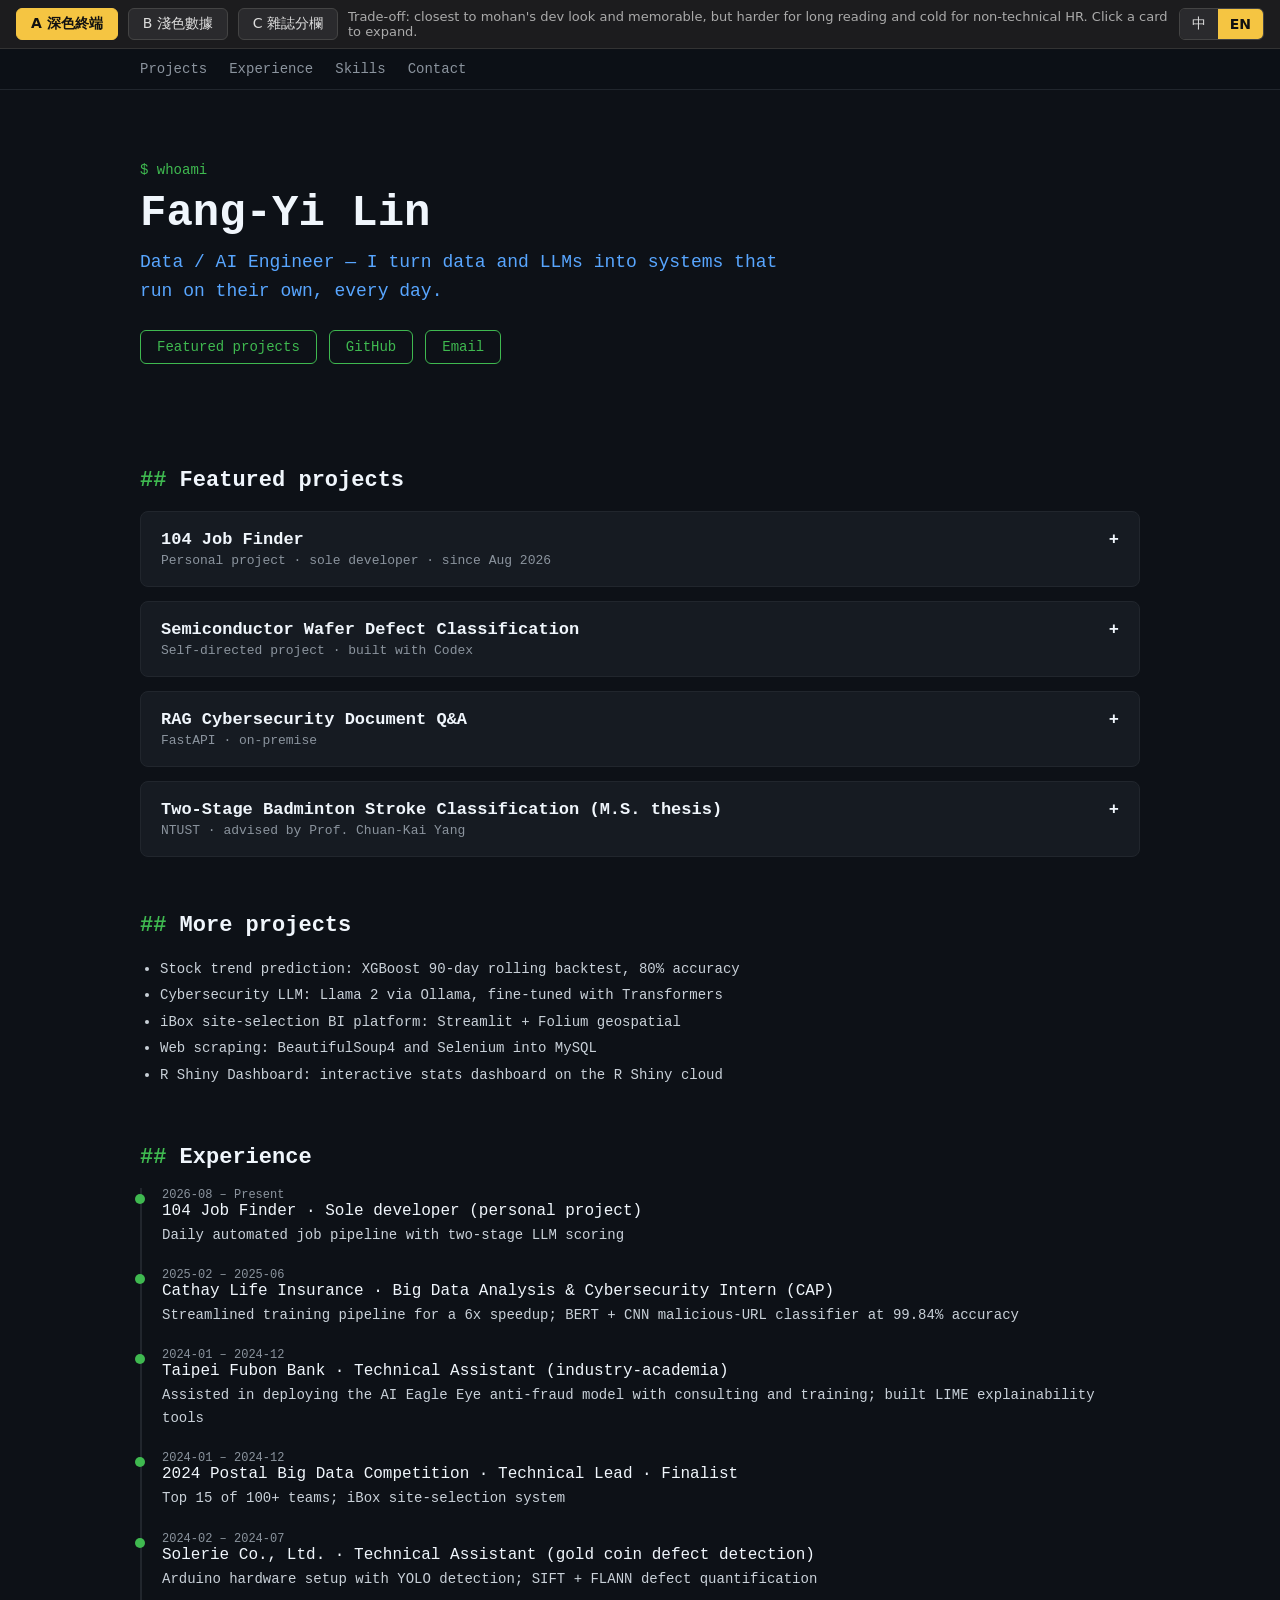
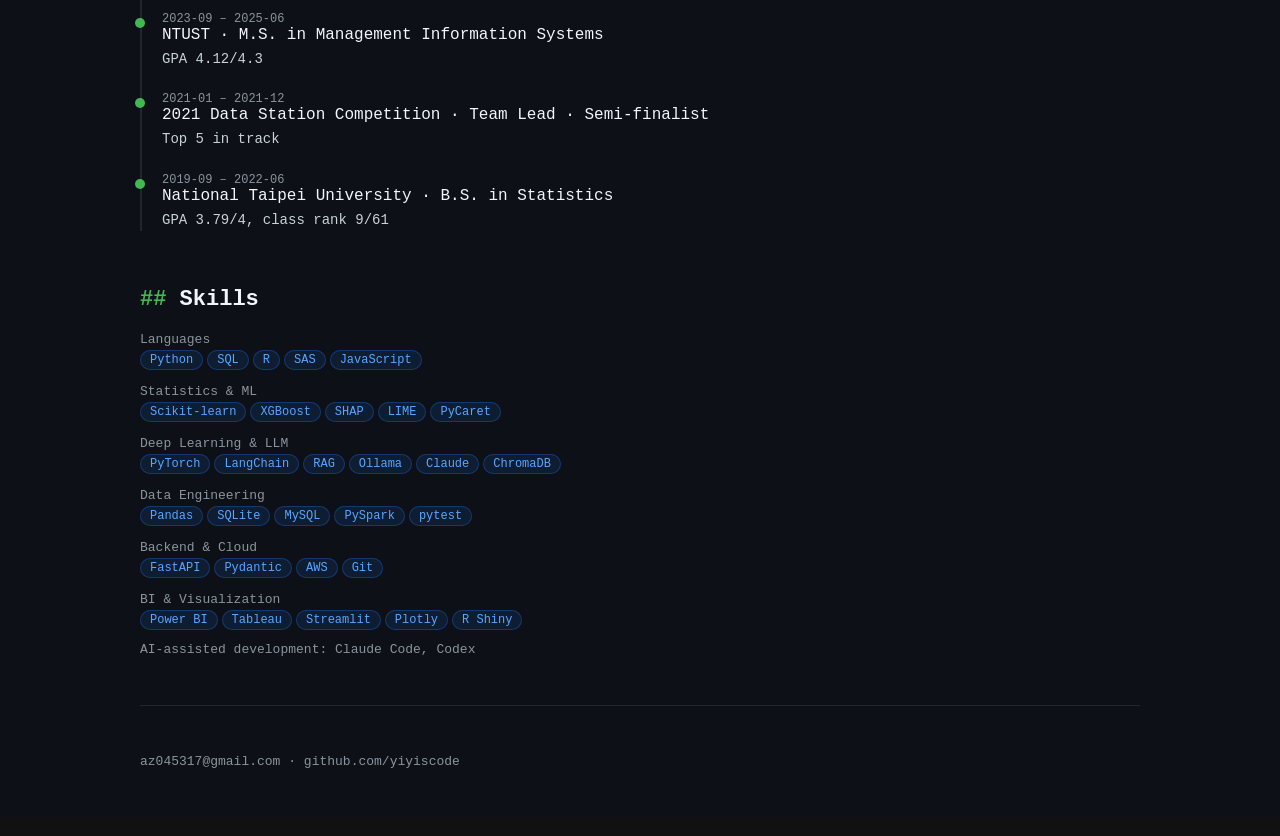
==== design-demos/2026-10-30-personal-site.html @ b0b03c76 "feat: personal portfolio site v1 (bilingual) and GitHub profile drafts - Static site (index.html, as" ====
<!doctype html>
<html lang="zh-Hant">
<head>
<meta charset="utf-8">
<meta name="viewport" content="width=device-width,initial-scale=1">
<title>個人網站方案選擇 Demo</title>
<style>
*{box-sizing:border-box;margin:0;padding:0}
html{scroll-behavior:smooth}
body{font-family:"Noto Sans TC","Microsoft JhengHei",system-ui,sans-serif;background:#111;color:#222}
#bar{position:sticky;top:0;z-index:100;background:#1c1c1e;color:#eee;display:flex;gap:10px;align-items:center;padding:8px 16px;flex-wrap:wrap;border-bottom:1px solid #333}
#bar .tab{border:1px solid #444;background:#2a2a2d;color:#ddd;padding:6px 14px;border-radius:6px;cursor:pointer;font:inherit;font-size:14px}
#bar .tab.on{background:#f5c542;color:#111;border-color:#f5c542;font-weight:700}
#bar .note{flex:1;font-size:13px;color:#aaa;min-width:240px}
#bar .lang{margin-left:auto;display:flex;border:1px solid #444;border-radius:6px;overflow:hidden}
#bar .lang button{border:0;background:#2a2a2d;color:#ddd;padding:6px 12px;cursor:pointer;font:inherit;font-size:14px}
#bar .lang button.on{background:#f5c542;color:#111;font-weight:700}
.wrap{max-width:1040px;margin:0 auto;padding:0 20px}
a{color:inherit}
.chip{display:inline-block;font-size:12px;padding:2px 9px;border-radius:99px;margin:2px 4px 2px 0}
.asof{font-size:11px;opacity:.65}

/* ===== A: dark terminal ===== */
.va{background:#0d1117;color:#c9d1d9;font-family:"JetBrains Mono","Cascadia Code",Consolas,"Microsoft JhengHei",monospace;min-height:100vh}
.va nav{position:sticky;top:46px;background:#0d1117ee;border-bottom:1px solid #21262d;padding:12px 0;z-index:5}
.va nav .wrap{display:flex;gap:22px;font-size:14px;flex-wrap:wrap}
.va nav a{text-decoration:none;color:#8b949e}.va nav a:hover{color:#3fb950}
.va .hero{padding:72px 0 48px}
.va .prompt{color:#3fb950;font-size:14px}
.va h1{font-size:44px;color:#f0f6fc;margin:10px 0}
.va .tag{font-size:18px;color:#58a6ff;max-width:640px;line-height:1.6}
.va .btns{margin-top:24px;display:flex;gap:12px;flex-wrap:wrap}
.va .btn{border:1px solid #3fb950;color:#3fb950;padding:8px 16px;border-radius:6px;text-decoration:none;font-size:14px}
.va .btn:hover{background:#3fb95022}
.va h2{color:#f0f6fc;font-size:22px;margin:56px 0 18px}.va h2::before{content:"## ";color:#3fb950}
.va .card{border:1px solid #21262d;background:#161b22;border-radius:8px;padding:18px 20px;margin-bottom:14px;cursor:pointer;transition:.15s}
.va .card:hover{border-color:#3fb950}
.va .card h3{color:#f0f6fc;font-size:17px;display:flex;justify-content:space-between;gap:10px}
.va .card .sub{color:#8b949e;font-size:13px;margin-top:4px}
.va .card .det{display:none;margin-top:14px;font-size:14px;line-height:1.7}
.va .card.open .det{display:block}
.va .card.open h3 span.pm{transform:rotate(45deg)}
.va .card ul{padding-left:18px}.va .card li{margin-bottom:6px}
.va .chip{background:#1f6feb22;color:#58a6ff;border:1px solid #1f6feb55}
.va .tl{border-left:2px solid #21262d;padding-left:20px}
.va .tl .it{position:relative;margin-bottom:22px}
.va .tl .it::before{content:"";position:absolute;left:-27px;top:6px;width:10px;height:10px;border-radius:50%;background:#3fb950}
.va .tl .d{font-size:12px;color:#8b949e}.va .tl .o{color:#f0f6fc;font-size:16px}.va .tl .b{font-size:14px;margin-top:4px;line-height:1.6}
.va footer{padding:48px 0;color:#8b949e;font-size:13px;border-top:1px solid #21262d;margin-top:48px}

/* ===== B: light analytics ===== */
.vb{background:#f6f8fb;color:#1b2430;font-family:"Noto Sans TC","Microsoft JhengHei",system-ui,sans-serif;min-height:100vh}
.vb nav{background:#fff;border-bottom:1px solid #e3e8ef;padding:14px 0;position:sticky;top:46px;z-index:5}
.vb nav .wrap{display:flex;gap:24px;font-size:14px;align-items:center;flex-wrap:wrap}
.vb nav b{margin-right:auto}.vb nav a{text-decoration:none;color:#5b6778}.vb nav a:hover{color:#0b6bcb}
.vb .hero{padding:64px 0 28px}
.vb h1{font-size:40px;letter-spacing:-.5px}
.vb .tag{font-size:18px;color:#5b6778;margin-top:10px;max-width:640px;line-height:1.6}
.vb .tiles{display:grid;grid-template-columns:repeat(auto-fit,minmax(200px,1fr));gap:14px;margin-top:30px}
.vb .tile{background:#fff;border:1px solid #e3e8ef;border-radius:12px;padding:16px 18px}
.vb .tile b{font-size:30px;color:#0b6bcb;display:block}.vb .tile span{font-size:13px;color:#5b6778}
.vb h2{font-size:24px;margin:52px 0 16px}
.vb .filters{display:flex;gap:8px;flex-wrap:wrap;margin-bottom:18px}
.vb .filters button{border:1px solid #cbd5e1;background:#fff;border-radius:99px;padding:6px 14px;cursor:pointer;font:inherit;font-size:13px;color:#334155}
.vb .filters button.on{background:#0b6bcb;color:#fff;border-color:#0b6bcb}
.vb .row{background:#fff;border:1px solid #e3e8ef;border-radius:12px;padding:16px 20px;margin-bottom:12px;display:grid;grid-template-columns:150px 1fr;gap:16px}
.vb .row .d{font-size:13px;color:#64748b}.vb .row .o{font-weight:700}.vb .row .r{color:#475569;font-size:14px}.vb .row .b{font-size:14px;margin-top:6px;line-height:1.6}
.vb .grid{display:grid;grid-template-columns:repeat(auto-fit,minmax(440px,1fr));gap:16px}
.vb .pc{background:#fff;border:1px solid #e3e8ef;border-radius:14px;padding:20px}
.vb .pc small{color:#0b6bcb;font-weight:700;letter-spacing:.5px;font-size:12px}
.vb .pc h3{font-size:19px;margin:4px 0}.vb .pc p{font-size:14px;color:#475569;line-height:1.6;margin-bottom:12px}
.vb .m{display:flex;gap:10px;flex-wrap:wrap;margin-bottom:12px}
.vb .m div{background:#eef5fd;border-radius:8px;padding:8px 12px;font-size:12px;color:#475569}.vb .m b{display:block;font-size:20px;color:#0b6bcb}
.vb .chip{background:#f1f5f9;color:#475569}
.vb .more{margin-top:14px;border:1px dashed #94a3b8;background:transparent;border-radius:10px;padding:10px 16px;cursor:pointer;font:inherit;color:#334155}
.vb .morelist{display:none;margin-top:12px}.vb .morelist.show{display:block}
.vb footer{padding:40px 0;color:#64748b;font-size:13px}
@media(max-width:560px){.vb .row{grid-template-columns:1fr}.vb .grid{grid-template-columns:1fr}}

/* ===== C: editorial split ===== */
.vc{background:#f3ede2;color:#2b2118;font-family:"Noto Serif TC","PMingLiU",Georgia,serif;min-height:100vh}
.vc .shell{display:grid;grid-template-columns:320px 1fr;max-width:1180px;margin:0 auto}
.vc aside{padding:56px 32px;position:sticky;top:46px;align-self:start;height:calc(100vh - 46px);border-right:1px solid #d8cdb8}
.vc aside h1{font-size:34px;line-height:1.2}
.vc aside .tag{margin:16px 0;line-height:1.7;color:#5c4a38;font-size:15px}
.vc aside a{display:block;margin:6px 0;color:#9a3b1b;font-size:14px}
.vc aside .loc{font-size:12px;color:#8a7a66;margin-top:24px;font-family:system-ui,sans-serif}
.vc main{padding:56px 40px}
.vc h2{font-size:13px;letter-spacing:3px;text-transform:uppercase;color:#9a3b1b;margin:0 0 16px;font-family:system-ui,sans-serif}
.vc .split{display:grid;grid-template-columns:240px 1fr;border:1px solid #d8cdb8;background:#faf6ee;margin-bottom:56px;min-height:360px}
.vc .list button{display:block;width:100%;text-align:left;border:0;border-bottom:1px solid #d8cdb8;background:transparent;padding:14px 16px;cursor:pointer;font:inherit;font-size:14px;color:#2b2118}
.vc .list button.on{background:#2b2118;color:#faf6ee}
.vc .detail{padding:24px 28px}
.vc .detail h3{font-size:24px;margin-bottom:6px}.vc .detail .sub{color:#7a6a58;font-size:13px;font-family:system-ui,sans-serif}
.vc .detail ul{margin:16px 0 0 18px;line-height:1.8;font-size:15px}
.vc .big{display:flex;gap:28px;margin-top:20px;flex-wrap:wrap}
.vc .big b{font-size:34px;color:#9a3b1b;display:block;line-height:1}.vc .big span{font-size:12px;color:#7a6a58;font-family:system-ui,sans-serif}
.vc .chip{background:#efe5d2;color:#5c4a38;font-family:system-ui,sans-serif}
.vc .bento{display:grid;grid-template-columns:repeat(3,1fr);gap:12px;margin-bottom:56px}
.vc .bento div{background:#faf6ee;border:1px solid #d8cdb8;padding:16px}
.vc .bento h4{font-size:12px;letter-spacing:2px;color:#9a3b1b;margin-bottom:8px;font-family:system-ui,sans-serif}
.vc .bento p{font-size:13px;line-height:1.8;font-family:system-ui,sans-serif}
.vc .yr{display:grid;grid-template-columns:110px 1fr;gap:12px;padding:12px 0;border-top:1px solid #d8cdb8;font-size:15px}
.vc .yr .d{font-family:system-ui,sans-serif;font-size:12px;color:#7a6a58;padding-top:3px}.vc .yr small{display:block;color:#7a6a58;font-family:system-ui,sans-serif;font-size:13px}
@media(max-width:820px){.vc .shell{grid-template-columns:1fr}.vc aside{position:static;height:auto;border-right:0}.vc .split{grid-template-columns:1fr}.vc .bento{grid-template-columns:1fr}.vc main{padding:24px 20px}}
</style>
</head>
<body>
<div id="bar">
  <button class="tab" data-v="A">A 深色終端</button>
  <button class="tab" data-v="B">B 淺色數據</button>
  <button class="tab" data-v="C">C 雜誌分欄</button>
  <div class="note" id="note"></div>
  <div class="lang"><button data-l="zh">中</button><button data-l="en">EN</button></div>
</div>
<div id="stage"></div>

<script>
const D = {
  name:{zh:"林芳義",en:"Fang-Yi Lin"},
  email:"az045317@gmail.com", gh:"github.com/yiyiscode",
  role:{zh:"資料／AI 工程師",en:"Data / AI Engineer"},
  tag:{zh:"把資料與 LLM 串成每天自動執行的系統。",en:"I turn data and LLMs into systems that run on their own, every day."},
  ui:{
    nav:{zh:["作品","經歷","技能","聯絡"],en:["Projects","Experience","Skills","Contact"]},
    projects:{zh:"精選作品",en:"Featured projects"},
    more:{zh:"更多專案",en:"More projects"},
    exp:{zh:"經歷",en:"Experience"},
    skills:{zh:"技能",en:"Skills"},
    contact:{zh:"聯絡",en:"Contact"},
    now:{zh:"至今",en:"Present"},
    asof:{zh:"截至 2026-10-15",en:"as of 2026-10-15"},
    github:{zh:"GitHub 原始碼",en:"Source on GitHub"},
    soon:{zh:"連結待補",en:"Link coming soon"},
    filt:{zh:["全部","工作","學歷","專案","獎項"],en:["All","Work","Education","Projects","Awards"]}
  },
  projects:[
   {id:"jf",link:"github.com/yiyiscode/104-job-finder",
    title:{zh:"104 職缺日報",en:"104 Job Finder"},
    sub:{zh:"個人專案・獨立開發・2026/08 起",en:"Personal project · sole developer · since Aug 2026"},
    metrics:[{v:"2,433",l:{zh:"不重複職缺（1,385 家公司）",en:"unique postings (1,385 companies)"},asof:1},{v:"~1h→4m",l:{zh:"每日人工篩選 → 全自動",en:"daily manual screening → automated"}},{v:"668",l:{zh:"離線自動化測試",en:"offline tests"},asof:1}],
    bullets:[
     {zh:"獨立開發每日 08:00 排程的職缺資料管線：擷取 → 去重 → 規則層過濾 → 兩階段 LLM 評分 → Telegram 推播",en:"Built a daily 08:00 pipeline: fetch → dedupe → rule filter → two-stage LLM scoring → Telegram push"},
     {zh:"先量測再定門檻：同資料重跑深評雜訊約 ±8 分，將絕對門檻改為當日排名前 N 名並保留低標",en:"Measured before setting thresholds: ±8 re-scoring noise led to a daily top-N cut-off with a floor"},
     {zh:"風險護欄：每次請求硬上限 40、遇封鎖訊號即熔斷，絕不登入帳號",en:"Guardrails: hard cap of 40 requests per run, circuit breaker on block signals, never logs in"},
     {zh:"以 Claude Code 協作開發：111 個 commit 中 104 個由 AI 共同撰寫",en:"Built with Claude Code as a pair programmer: 104 of 111 commits co-authored with AI"}],
    tech:["Python","SQLite","httpx","Pydantic","LLM API","Claude","Streamlit","Telegram Bot","pytest"]},
   {id:"wf",link:null,
    title:{zh:"半導體晶圓缺陷分類",en:"Semiconductor Wafer Defect Classification"},
    sub:{zh:"自學專案・以 Codex 協作開發",en:"Self-directed project · built with Codex"},
    metrics:[{v:"0.14%",l:{zh:"缺陷樣本比例（5,000 筆）",en:"defect rate (5,000 records)"}},{v:"100%→0%",l:{zh:"Holdout 漏判率 FNR",en:"holdout FNR"}},{v:"0.90",l:{zh:"20 次切分平均 Recall",en:"mean Recall, 20 splits"}}],
    bullets:[
     {zh:"處理 5,000 筆製程資料與 0.14% 極度不平衡樣本，以降低漏判為主要目標",en:"Modeled 5,000 records with 0.14% defect labels, optimizing to minimize missed detections"},
     {zh:"評估指標由 Accuracy 轉向 Recall、FNR、F4 與 Average Precision",en:"Shifted evaluation from accuracy to Recall, FNR, F4 and Average Precision"},
     {zh:"以 SHAP 辨識關鍵製程因子，並建置 BI Dashboard",en:"Identified key process factors with SHAP and built a BI dashboard"}],
    tech:["Gradient Boosting","AutoML","SHAP","Scikit-learn","BI Dashboard"]},
   {id:"rag",link:null,
    title:{zh:"RAG 資安文件問答系統",en:"RAG Cybersecurity Document Q&A"},
    sub:{zh:"FastAPI・地端部署",en:"FastAPI · on-premise"},
    metrics:[],
    bullets:[
     {zh:"以 FastAPI 建置地端 RAG 系統，串接文件上傳、chunking、retrieval 與 grounded answer generation",en:"Built an on-premise RAG system with FastAPI: upload, chunking, retrieval, grounded answers"},
     {zh:"防幻覺機制：僅依檢索片段回答，證據不足時回覆無法判斷，並附 file name、page、chunk id 引用",en:"Anti-hallucination: answers only from retrieved chunks, declines if evidence is thin, cites file, page, chunk id"},
     {zh:"實作 SOC-style Web UI，含 retrieved evidence panel 與 citations",en:"SOC-style web UI with a retrieved-evidence panel and citations"}],
    tech:["FastAPI","LangChain","ChromaDB","PyMuPDF","Pydantic"]},
   {id:"th",link:null,
    title:{zh:"兩階段羽球擊球動作分類（碩士論文）",en:"Two-Stage Badminton Stroke Classification (M.S. thesis)"},
    sub:{zh:"臺科大・楊傳凱教授指導",en:"NTUST · advised by Prof. Chuan-Kai Yang"},
    metrics:[{v:"89.70%",l:{zh:"第一階段準確率",en:"stage-1 accuracy"}},{v:"79.23%",l:{zh:"整體準確率",en:"overall accuracy"}},{v:"+12.05%",l:{zh:"較基準方法（10 組隨機種子）",en:"vs baseline (10 seeds)"}}],
    bullets:[
     {zh:"設計兩階段架構：先辨識正手／反手，再辨識細部擊球動作",en:"Two-stage design: forehand/backhand first, then stroke type"},
     {zh:"以 AlphaPose 擷取骨架關鍵點並融合擊球軌跡",en:"Fused AlphaPose keypoints with shuttle trajectories"}],
    tech:["PyTorch","LSTM","AlphaPose","TrackNetV3"]}
  ],
  more:[
   {zh:"股價趨勢預測模型：XGBoost 90 天移動回測，準確率 80%",en:"Stock trend prediction: XGBoost 90-day rolling backtest, 80% accuracy"},
   {zh:"大型語言模型與資訊安全：透過 Ollama 部署 Llama 2，並以 Transformers 微調",en:"Cybersecurity LLM: Llama 2 via Ollama, fine-tuned with Transformers"},
   {zh:"i郵箱智慧設置點位 BI 平台：Streamlit + Folium 地理視覺化",en:"iBox site-selection BI platform: Streamlit + Folium geospatial"},
   {zh:"網路爬蟲：BeautifulSoup4 與 Selenium，資料存入 MySQL",en:"Web scraping: BeautifulSoup4 and Selenium into MySQL"},
   {zh:"R Shiny Dashboard：互動統計儀表板，部署至 R Shiny 雲端",en:"R Shiny Dashboard: interactive stats dashboard on the R Shiny cloud"}
  ],
  tl:[
   {k:"proj",d:["2026-08",null],o:{zh:"104 職缺日報",en:"104 Job Finder"},r:{zh:"獨立開發（個人專案）",en:"Sole developer (personal project)"},b:{zh:"每日自動化職缺管線，兩階段 LLM 評分",en:"Daily automated job pipeline with two-stage LLM scoring"}},
   {k:"work",d:["2025-02","2025-06"],o:{zh:"國泰人壽",en:"Cathay Life Insurance"},r:{zh:"資安大數據分析實習生（CAP 計畫）",en:"Big Data Analysis & Cybersecurity Intern (CAP)"},b:{zh:"重構訓練流程，效率提升 6 倍；BERT + CNN 惡意網址分類，準確率 99.84%",en:"Streamlined training pipeline for a 6x speedup; BERT + CNN malicious-URL classifier at 99.84% accuracy"}},
   {k:"work",d:["2024-01","2024-12"],o:{zh:"臺北富邦銀行",en:"Taipei Fubon Bank"},r:{zh:"技術助理（產學合作案）",en:"Technical Assistant (industry-academia)"},b:{zh:"協助 AI 鷹眼識詐模型佈署、技術諮詢與教育訓練；以 LIME 開發模型解釋工具",en:"Assisted in deploying the AI Eagle Eye anti-fraud model with consulting and training; built LIME explainability tools"}},
   {k:"award",d:["2024-01","2024-12"],o:{zh:"2024 郵政大數據競賽",en:"2024 Postal Big Data Competition"},r:{zh:"技術領導・佳作",en:"Technical Lead · Finalist"},b:{zh:"100+ 隊伍中前 15 名；i郵箱選址系統",en:"Top 15 of 100+ teams; iBox site-selection system"}},
   {k:"work",d:["2024-02","2024-07"],o:{zh:"Solerie",en:"Solerie Co., Ltd."},r:{zh:"技術助理（AI 金幣瑕疵檢測）",en:"Technical Assistant (gold coin defect detection)"},b:{zh:"Arduino 介接硬體，整合 YOLO 偵測；SIFT + FLANN 量化瑕疵",en:"Arduino hardware setup with YOLO detection; SIFT + FLANN defect quantification"}},
   {k:"edu",d:["2023-09","2025-06"],o:{zh:"國立臺灣科技大學",en:"NTUST"},r:{zh:"資訊管理系碩士",en:"M.S. in Management Information Systems"},b:{zh:"GPA 4.12/4.3",en:"GPA 4.12/4.3"}},
   {k:"award",d:["2021-01","2021-12"],o:{zh:"2021 Data Station 企業數據競賽",en:"2021 Data Station Competition"},r:{zh:"組長・複賽入圍",en:"Team Lead · Semi-finalist"},b:{zh:"該題目前 5 名",en:"Top 5 in track"}},
   {k:"edu",d:["2019-09","2022-06"],o:{zh:"國立臺北大學",en:"National Taipei University"},r:{zh:"統計學系學士",en:"B.S. in Statistics"},b:{zh:"GPA 3.79/4，系排名 9/61",en:"GPA 3.79/4, class rank 9/61"}}
  ],
  skills:[
   {l:{zh:"程式語言",en:"Languages"},i:["Python","SQL","R","SAS","JavaScript"]},
   {l:{zh:"統計／ML",en:"Statistics & ML"},i:["Scikit-learn","XGBoost","SHAP","LIME","PyCaret"]},
   {l:{zh:"DL／LLM",en:"Deep Learning & LLM"},i:["PyTorch","LangChain","RAG","Ollama","Claude","ChromaDB"]},
   {l:{zh:"資料工程",en:"Data Engineering"},i:["Pandas","SQLite","MySQL","PySpark","pytest"]},
   {l:{zh:"後端／部署",en:"Backend & Cloud"},i:["FastAPI","Pydantic","AWS","Git"]},
   {l:{zh:"BI／視覺化",en:"BI & Visualization"},i:["Power BI","Tableau","Streamlit","Plotly","R Shiny"]}
  ],
  ai:{zh:"AI 協作開發：Claude Code、Codex",en:"AI-assisted development: Claude Code, Codex"}
};
const NOTES={
 A:{zh:"取捨：最像 mohan 的開發者風格、辨識度高；但長文閱讀較累，對非技術 HR 偏冷。互動：點專案卡片展開細節。",en:"Trade-off: closest to mohan's dev look and memorable, but harder for long reading and cold for non-technical HR. Click a card to expand."},
 B:{zh:"取捨：最像 shaun 的數據分析風格、數字一眼可見、HR 友善；但視覺個性較一般。互動：Timeline 分類篩選、更多專案展開。",en:"Trade-off: closest to shaun's analytics look, numbers up front, HR-friendly, but less distinctive. Filter the timeline; expand more projects."},
 C:{zh:"取捨：雜誌感、辨識度最高且適合閱讀；版面最特別，手機要改成上下排。互動：左側清單切換專案詳情。",en:"Trade-off: editorial feel, most distinctive and readable, but the layout is unusual and stacks on mobile. Pick a project from the list."}
};
const S={v:localStorage.getItem("dv")||"A",l:localStorage.getItem("dl")||(navigator.language.startsWith("zh")?"zh":"en"),open:{},filter:"all",pick:0,more:false};
const t=o=>o[S.l];
const fmt=p=>p[0]+" – "+(p[1]||t(D.ui.now));
const chips=a=>a.map(x=>`<span class="chip">${x}</span>`).join("");
const asof=m=>m.asof?` <span class="asof">(${t(D.ui.asof)})</span>`:"";

function vA(){
 const n=t(D.ui.nav);
 return `<div class="va"><nav><div class="wrap"><a href="#a-p">${n[0]}</a><a href="#a-e">${n[1]}</a><a href="#a-s">${n[2]}</a><a href="#a-c">${n[3]}</a></div></nav>
 <div class="wrap"><section class="hero"><div class="prompt">$ whoami</div><h1>${t(D.name)}</h1><div class="tag">${t(D.role)} — ${t(D.tag)}</div>
 <div class="btns"><a class="btn" href="#a-p">${t(D.ui.projects)}</a><a class="btn" href="https://${D.gh}">GitHub</a><a class="btn" href="mailto:${D.email}">Email</a></div></section>
 <h2 id="a-p">${t(D.ui.projects)}</h2>
 ${D.projects.map(p=>`<div class="card ${S.open[p.id]?"open":""}" data-open="${p.id}"><h3>${t(p.title)}<span class="pm" style="transition:.15s">+</span></h3><div class="sub">${t(p.sub)}</div>
  <div class="det">${p.metrics.length?`<p style="color:#3fb950">${p.metrics.map(m=>m.v+" "+t(m.l)+asof(m)).join(" · ")}</p>`:""}<ul>${p.bullets.map(b=>`<li>${t(b)}</li>`).join("")}</ul><div style="margin-top:10px">${chips(p.tech)}</div>
  <div style="margin-top:10px;font-size:13px">${p.link?`<a href="https://${p.link}" style="color:#3fb950">→ ${t(D.ui.github)}</a>`:`<span style="color:#8b949e">${t(D.ui.soon)}</span>`}</div></div></div>`).join("")}
 <h2>${t(D.ui.more)}</h2><ul style="padding-left:20px;line-height:1.9;font-size:14px">${D.more.map(m=>`<li>${t(m)}</li>`).join("")}</ul>
 <h2 id="a-e">${t(D.ui.exp)}</h2><div class="tl">${D.tl.map(i=>`<div class="it"><div class="d">${fmt(i.d)}</div><div class="o">${t(i.o)} · ${t(i.r)}</div><div class="b">${t(i.b)}</div></div>`).join("")}</div>
 <h2 id="a-s">${t(D.ui.skills)}</h2>${D.skills.map(s=>`<div style="margin-bottom:10px"><span style="color:#8b949e;font-size:13px">${t(s.l)}</span><br>${chips(s.i)}</div>`).join("")}<div style="font-size:13px;color:#8b949e">${t(D.ai)}</div>
 <footer id="a-c">${D.email} · ${D.gh}</footer></div></div>`;
}

function vB(){
 const n=t(D.ui.nav), f=t(D.ui.filt), keys=["all","work","edu","proj","award"];
 const rows=D.tl.filter(i=>S.filter==="all"||i.k===S.filter);
 return `<div class="vb"><nav><div class="wrap"><b>${t(D.name)}</b><a href="#b-p">${n[0]}</a><a href="#b-e">${n[1]}</a><a href="#b-s">${n[2]}</a><a href="#b-c">${n[3]}</a></div></nav>
 <div class="wrap"><section class="hero"><h1>${t(D.role)}</h1><div class="tag">${t(D.tag)}</div>
 <div class="tiles"><div class="tile"><b>2,433</b><span>${S.l==="zh"?"不重複職缺已處理":"unique postings processed"} <span class="asof">(${t(D.ui.asof)})</span></span></div>
 <div class="tile"><b>6x</b><span>${S.l==="zh"?"實習中訓練效率提升":"training speedup during internship"}</span></div>
 <div class="tile"><b>99.84%</b><span>${S.l==="zh"?"惡意網址分類準確率":"malicious-URL classifier accuracy"}</span></div>
 <div class="tile"><b>Top 15</b><span>${S.l==="zh"?"2024 郵政大數據競賽（100+ 隊）":"2024 Postal Big Data (100+ teams)"}</span></div></div></section>
 <h2 id="b-p">${t(D.ui.projects)}</h2><div class="grid">${D.projects.map(p=>`<div class="pc"><small>${p.id==="jf"?"AUTOMATION · LLM":p.id==="wf"?"MACHINE LEARNING":p.id==="rag"?"LLM · RAG":"DEEP LEARNING"}</small><h3>${t(p.title)}</h3><p>${t(p.sub)}</p>
  ${p.metrics.length?`<div class="m">${p.metrics.map(m=>`<div><b>${m.v}</b>${t(m.l)}${asof(m)}</div>`).join("")}</div>`:`<p>${t(p.bullets[1])}</p>`}
  <div>${chips(p.tech)}</div><p style="margin:12px 0 0;font-size:13px">${p.link?`<a href="https://${p.link}" style="color:#0b6bcb">${t(D.ui.github)} →</a>`:`<span style="color:#94a3b8">${t(D.ui.soon)}</span>`}</p></div>`).join("")}</div>
 <button class="more" data-more="1">${S.more?"− ":"+ "}${t(D.ui.more)} (5)</button><div class="morelist ${S.more?"show":""}">${D.more.map(m=>`<div class="row" style="grid-template-columns:1fr">${t(m)}</div>`).join("")}</div>
 <h2 id="b-e">${t(D.ui.exp)}</h2><div class="filters">${keys.map((k,i)=>`<button data-f="${k}" class="${S.filter===k?"on":""}">${f[i]}</button>`).join("")}</div>
 ${rows.map(i=>`<div class="row"><div class="d">${fmt(i.d)}</div><div><div class="o">${t(i.o)}</div><div class="r">${t(i.r)}</div><div class="b">${t(i.b)}</div></div></div>`).join("")}
 <h2 id="b-s">${t(D.ui.skills)}</h2>${D.skills.map(s=>`<div style="margin-bottom:10px"><b style="font-size:13px;color:#64748b">${t(s.l)}</b><br>${chips(s.i)}</div>`).join("")}
 <footer id="b-c">${D.email} · ${D.gh}</footer></div></div>`;
}

function vC(){
 const p=D.projects[S.pick];
 return `<div class="vc"><div class="shell"><aside><h1>${t(D.name)}</h1><div class="tag"><b>${t(D.role)}</b><br>${t(D.tag)}</div>
 <a href="mailto:${D.email}">${D.email}</a><a href="https://${D.gh}">${D.gh}</a></aside>
 <main><h2>${t(D.ui.projects)}</h2><div class="split"><div class="list">${D.projects.map((q,i)=>`<button data-pick="${i}" class="${S.pick===i?"on":""}">${t(q.title)}</button>`).join("")}</div>
  <div class="detail"><h3>${t(p.title)}</h3><div class="sub">${t(p.sub)}</div>
  ${p.metrics.length?`<div class="big">${p.metrics.map(m=>`<div><b>${m.v}</b><span>${t(m.l)}${m.asof?" · "+t(D.ui.asof):""}</span></div>`).join("")}</div>`:""}
  <ul>${p.bullets.map(b=>`<li>${t(b)}</li>`).join("")}</ul><div style="margin-top:16px">${chips(p.tech)}</div>
  <p style="margin-top:14px;font-size:13px;font-family:system-ui">${p.link?`<a href="https://${p.link}" style="color:#9a3b1b">${t(D.ui.github)} →</a>`:`<span style="color:#8a7a66">${t(D.ui.soon)}</span>`}</p></div></div>
 <h2>${t(D.ui.skills)}</h2><div class="bento">${D.skills.map(s=>`<div><h4>${t(s.l)}</h4><p>${s.i.join(" · ")}</p></div>`).join("")}</div>
 <h2>${t(D.ui.exp)}</h2>${D.tl.map(i=>`<div class="yr"><div class="d">${fmt(i.d)}</div><div>${t(i.o)}<small>${t(i.r)} — ${t(i.b)}</small></div></div>`).join("")}
 <h2 style="margin-top:48px">${t(D.ui.more)}</h2>${D.more.map(m=>`<div class="yr" style="grid-template-columns:1fr">${t(m)}</div>`).join("")}</main></div></div>`;
}

function render(){
 const y=window.scrollY;
 document.documentElement.lang=S.l==="zh"?"zh-Hant":"en";
 document.querySelectorAll("#bar .tab").forEach(b=>b.classList.toggle("on",b.dataset.v===S.v));
 document.querySelectorAll("#bar .lang button").forEach(b=>b.classList.toggle("on",b.dataset.l===S.l));
 document.getElementById("note").textContent=t(NOTES[S.v]);
 document.getElementById("stage").innerHTML={A:vA,B:vB,C:vC}[S.v]();
 window.scrollTo(0,y);
}
document.addEventListener("click",e=>{
 const g=(k)=>e.target.closest(`[data-${k}]`);
 let x;
 if(x=g("v")){S.v=x.dataset.v;localStorage.setItem("dv",S.v);window.scrollTo(0,0)}
 else if(x=g("l")){S.l=x.dataset.l;localStorage.setItem("dl",S.l)}
 else if(x=g("open")){S.open[x.dataset.open]=!S.open[x.dataset.open]}
 else if(x=g("f")){S.filter=x.dataset.f}
 else if(x=g("pick")){S.pick=+x.dataset.pick}
 else if(g("more")){S.more=!S.more}
 else return;
 render();
});
render();
</script>
</body>
</html>
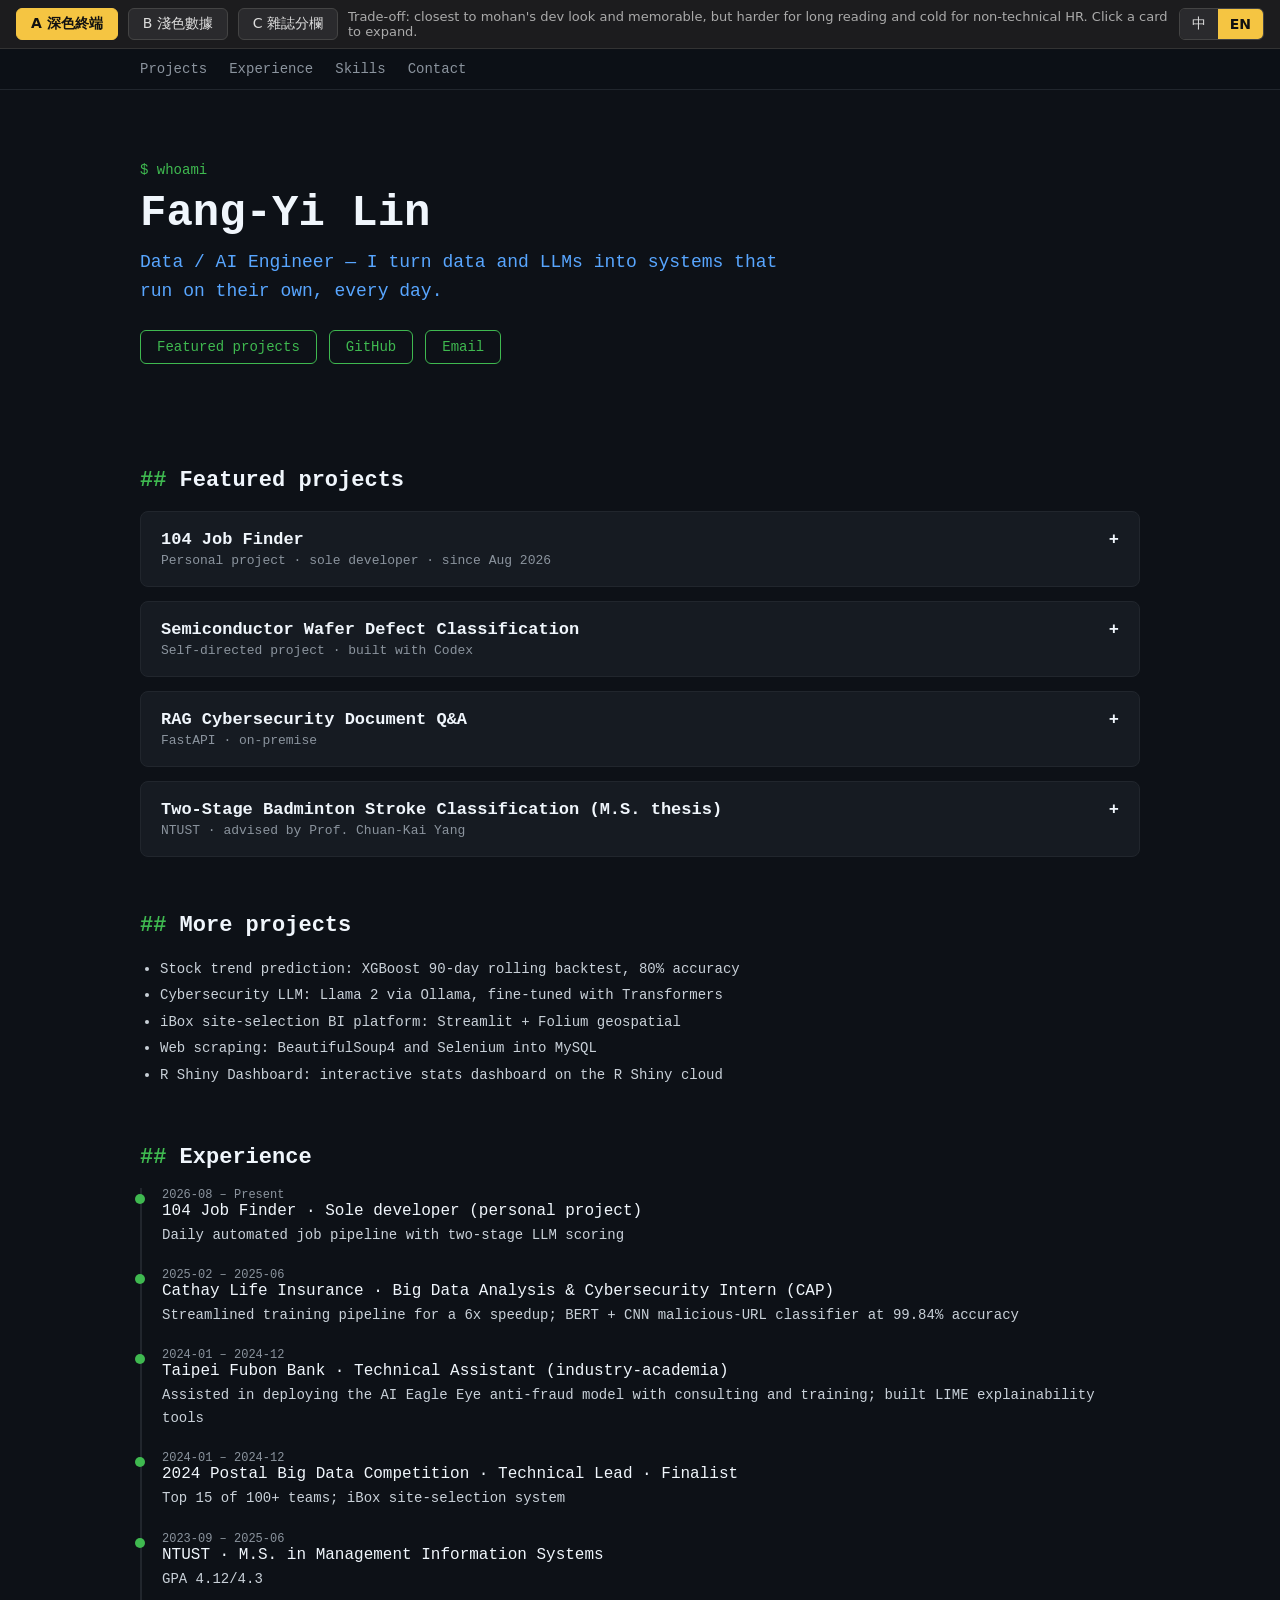
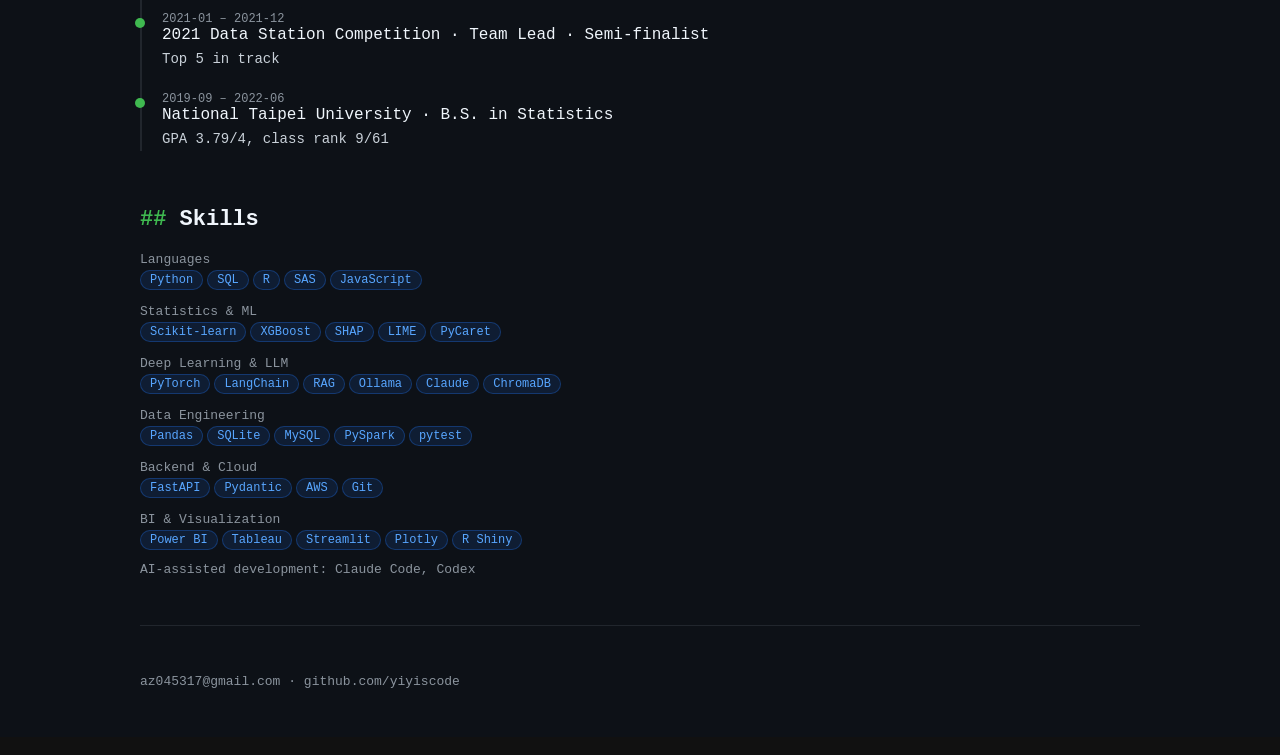
==== commit e6b4c47a: "hide: remove the Solerie entry from the old design demo (it is deployed) Co-Authored-By: Claude Sonn" ====
--- a/design-demos/2026-10-30-personal-site.html
+++ b/design-demos/2026-10-30-personal-site.html
@@ -184,7 +184,6 @@
    {k:"work",d:["2025-02","2025-06"],o:{zh:"國泰人壽",en:"Cathay Life Insurance"},r:{zh:"資安大數據分析實習生（CAP 計畫）",en:"Big Data Analysis & Cybersecurity Intern (CAP)"},b:{zh:"重構訓練流程，效率提升 6 倍；BERT + CNN 惡意網址分類，準確率 99.84%",en:"Streamlined training pipeline for a 6x speedup; BERT + CNN malicious-URL classifier at 99.84% accuracy"}},
    {k:"work",d:["2024-01","2024-12"],o:{zh:"臺北富邦銀行",en:"Taipei Fubon Bank"},r:{zh:"技術助理（產學合作案）",en:"Technical Assistant (industry-academia)"},b:{zh:"協助 AI 鷹眼識詐模型佈署、技術諮詢與教育訓練；以 LIME 開發模型解釋工具",en:"Assisted in deploying the AI Eagle Eye anti-fraud model with consulting and training; built LIME explainability tools"}},
    {k:"award",d:["2024-01","2024-12"],o:{zh:"2024 郵政大數據競賽",en:"2024 Postal Big Data Competition"},r:{zh:"技術領導・佳作",en:"Technical Lead · Finalist"},b:{zh:"100+ 隊伍中前 15 名；i郵箱選址系統",en:"Top 15 of 100+ teams; iBox site-selection system"}},
-   {k:"work",d:["2024-02","2024-07"],o:{zh:"Solerie",en:"Solerie Co., Ltd."},r:{zh:"技術助理（AI 金幣瑕疵檢測）",en:"Technical Assistant (gold coin defect detection)"},b:{zh:"Arduino 介接硬體，整合 YOLO 偵測；SIFT + FLANN 量化瑕疵",en:"Arduino hardware setup with YOLO detection; SIFT + FLANN defect quantification"}},
    {k:"edu",d:["2023-09","2025-06"],o:{zh:"國立臺灣科技大學",en:"NTUST"},r:{zh:"資訊管理系碩士",en:"M.S. in Management Information Systems"},b:{zh:"GPA 4.12/4.3",en:"GPA 4.12/4.3"}},
    {k:"award",d:["2021-01","2021-12"],o:{zh:"2021 Data Station 企業數據競賽",en:"2021 Data Station Competition"},r:{zh:"組長・複賽入圍",en:"Team Lead · Semi-finalist"},b:{zh:"該題目前 5 名",en:"Top 5 in track"}},
    {k:"edu",d:["2019-09","2022-06"],o:{zh:"國立臺北大學",en:"National Taipei University"},r:{zh:"統計學系學士",en:"B.S. in Statistics"},b:{zh:"GPA 3.79/4，系排名 9/61",en:"GPA 3.79/4, class rank 9/61"}}
